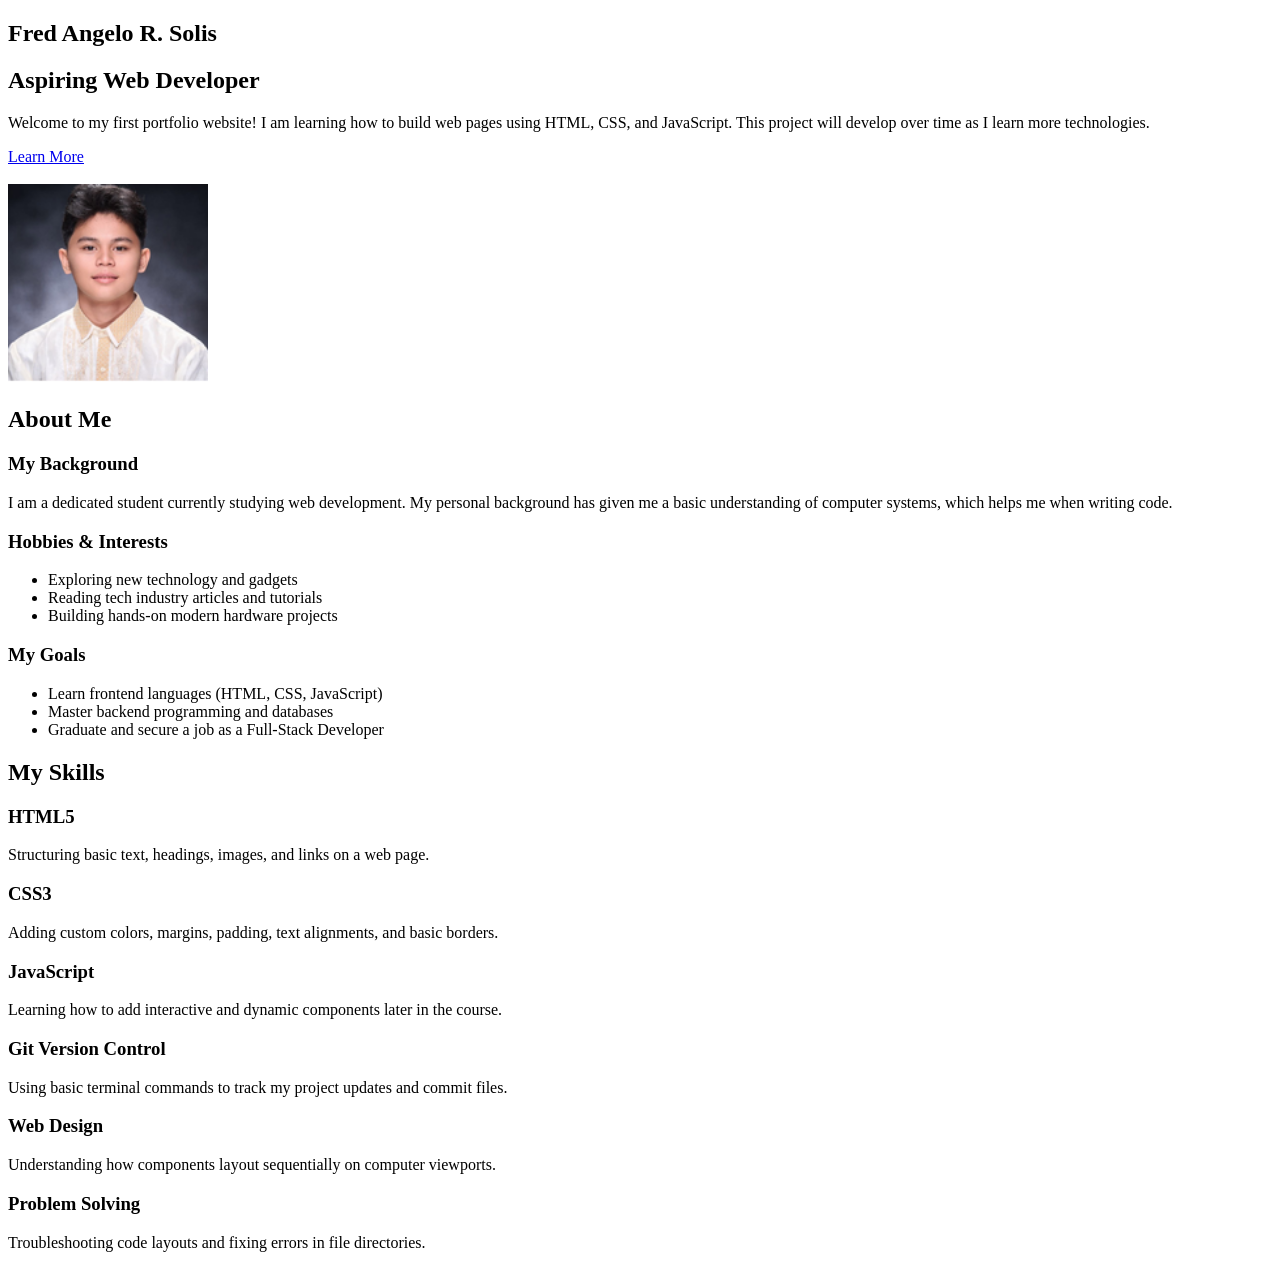
==== index.html @ 47206344 "Update index.html" ====
<!DOCTYPE html>
<html lang="en">
<head>
    <meta charset="UTF-8">
    <meta name="viewport" content="width=device-width, initial-scale=1.0">
    <title>Fred Angelo R. Solis | Portfolio</title>
</head>
<body>

    <!-- Activity 1: Introduce Yourself Section -->
    <section>
        <h1>Fred Angelo R. Solis</h1>
        <h2>Aspiring Web Developer</h2>
        <p>Welcome to my first portfolio website! I am learning how to build web pages using HTML, CSS, and JavaScript. This project will develop over time as I learn more technologies.</p>
        <a href="#about">Learn More</a>
        <br><br>
        <!-- This fixed path looks for the file windows named profile.png.png -->
        <img src="images/profile.png.png" alt="Fred Angelo R. Solis Profile Picture" width="200">
    </section>

    <!-- Activity 2: Tell Your Story Section -->
    <section id="about">
        <h2>About Me</h2>
        
        <div>
            <h3>My Background</h3>
            <p>I am a dedicated student currently studying web development. My personal background has given me a basic understanding of computer systems, which helps me when writing code.</p>
        </div>

        <div>
            <h3>Hobbies & Interests</h3>
            <ul>
                <li>Exploring new technology and gadgets</li>
                <li>Reading tech industry articles and tutorials</li>
                <li>Building hands-on modern hardware projects</li>
            </ul>
        </div>

        <div>
            <h3>My Goals</h3>
            <ul>
                <li>Learn frontend languages (HTML, CSS, JavaScript)</li>
                <li>Master backend programming and databases</li>
                <li>Graduate and secure a job as a Full-Stack Developer</li>
            </ul>
        </div>
    </section>

    <!-- Activity 3: Show Your Skills Section -->
    <section id="skills">
        <h2>My Skills</h2>
        
        <div>
            <h3>HTML5</h3>
            <p>Structuring basic text, headings, images, and links on a web page.</p>
        </div>

        <div>
            <h3>CSS3</h3>
            <p>Adding custom colors, margins, padding, text alignments, and basic borders.</p>
        </div>

        <div>
            <h3>JavaScript</h3>
            <p>Learning how to add interactive and dynamic components later in the course.</p>
        </div>

        <div>
            <h3>Git Version Control</h3>
            <p>Using basic terminal commands to track my project updates and commit files.</p>
        </div>

        <div>
            <h3>Web Design</h3>
            <p>Understanding how components layout sequentially on computer viewports.</p>
        </div>

        <div>
            <h3>Problem Solving</h3>
            <p>Troubleshooting code layouts and fixing errors in file directories.</p>
        </div>
    </section>

</body>
</html>
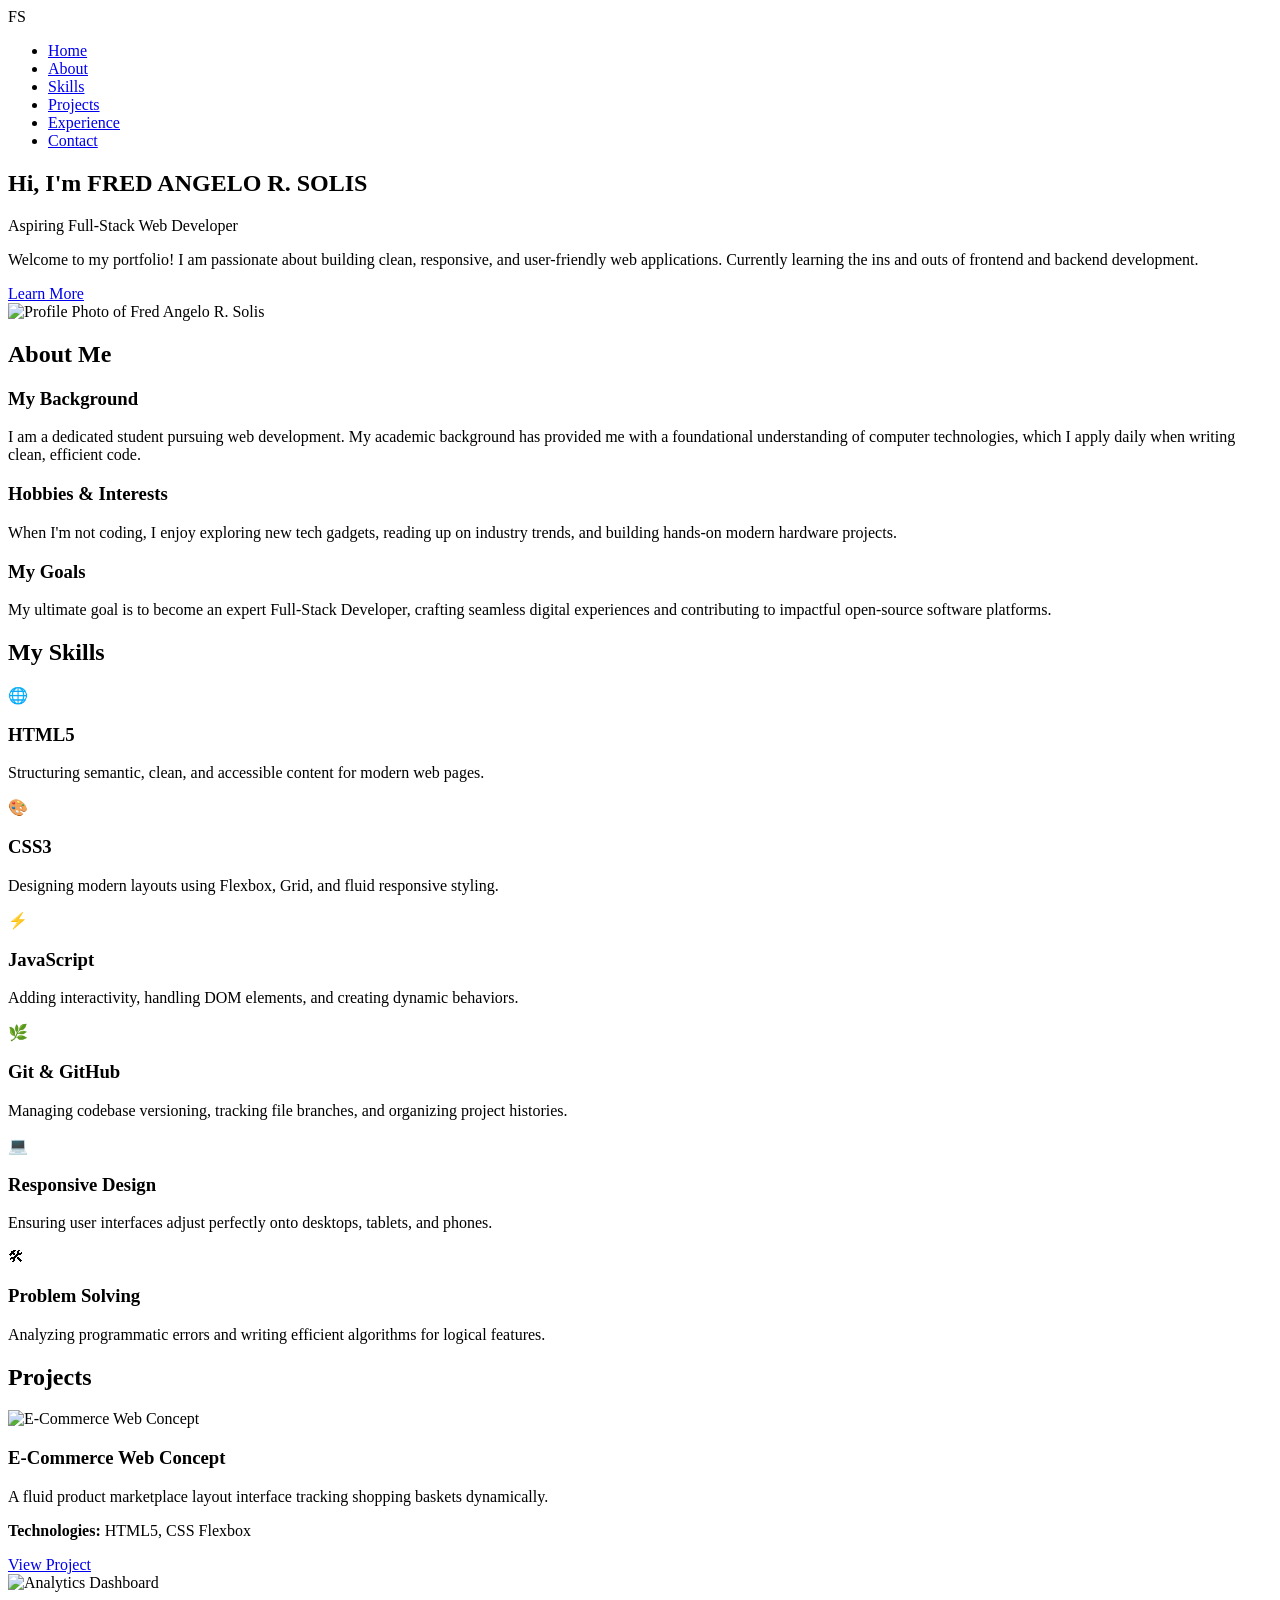
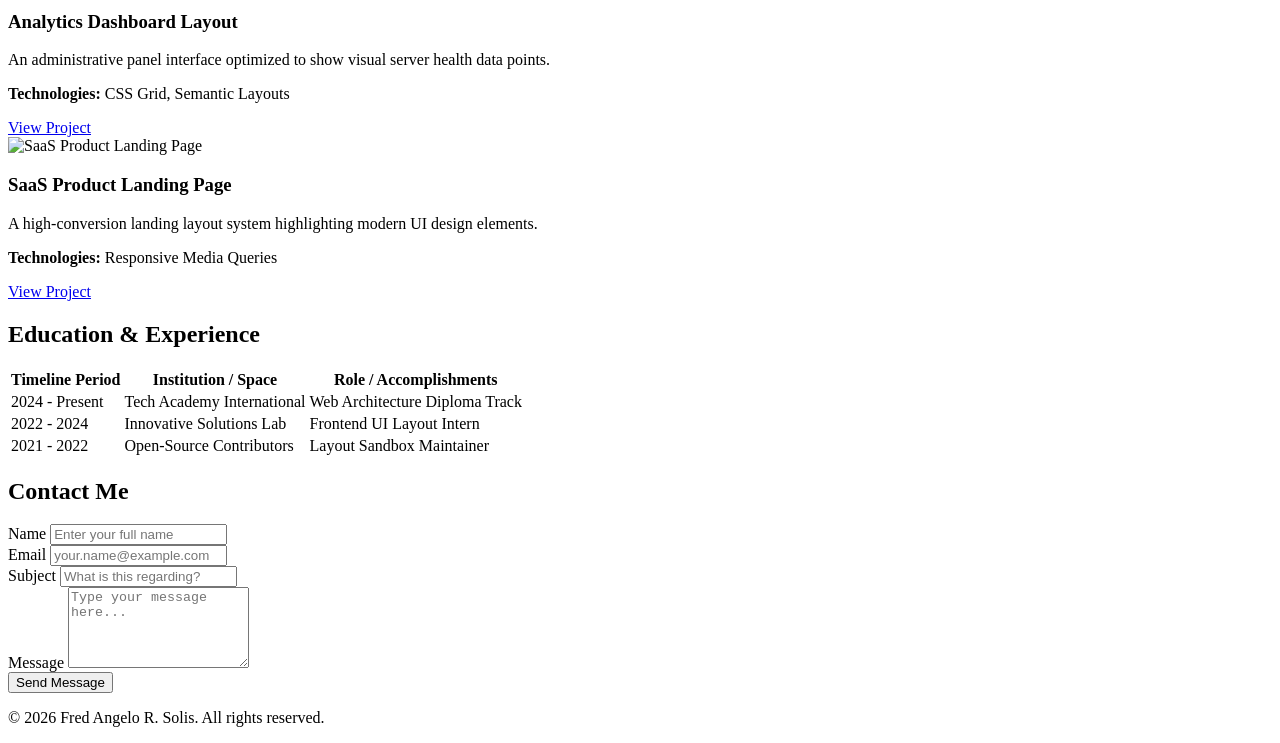
==== commit 6380f926: "Update index.html" ====
--- a/index.html
+++ b/index.html
@@ -4,82 +4,204 @@
     <meta charset="UTF-8">
     <meta name="viewport" content="width=device-width, initial-scale=1.0">
     <title>Fred Angelo R. Solis | Portfolio</title>
+    <link rel="stylesheet" href="style.css">
 </head>
 <body>
 
-    <!-- Activity 1: Introduce Yourself Section -->
-    <section>
-        <h1>Fred Angelo R. Solis</h1>
-        <h2>Aspiring Web Developer</h2>
-        <p>Welcome to my first portfolio website! I am learning how to build web pages using HTML, CSS, and JavaScript. This project will develop over time as I learn more technologies.</p>
-        <a href="#about">Learn More</a>
-        <br><br>
-        <!-- This fixed path looks for the file windows named profile.png.png -->
-        <img src="images/profile.png.png" alt="Fred Angelo R. Solis Profile Picture" width="200">
-    </section>
-
-    <!-- Activity 2: Tell Your Story Section -->
-    <section id="about">
-        <h2>About Me</h2>
-        
-        <div>
-            <h3>My Background</h3>
-            <p>I am a dedicated student currently studying web development. My personal background has given me a basic understanding of computer systems, which helps me when writing code.</p>
-        </div>
-
-        <div>
-            <h3>Hobbies & Interests</h3>
-            <ul>
-                <li>Exploring new technology and gadgets</li>
-                <li>Reading tech industry articles and tutorials</li>
-                <li>Building hands-on modern hardware projects</li>
+    <!-- Activity 6: Sticky Navigation Menu -->
+    <header class="navbar">
+        <div class="logo">FS</div>
+        <nav>
+            <ul class="nav-links">
+                <li><a href="#home">Home</a></li>
+                <li><a href="#about">About</a></li>
+                <li><a href="#skills">Skills</a></li>
+                <li><a href="#projects">Projects</a></li>
+                <li><a href="#experience">Experience</a></li>
+                <li><a href="#contact">Contact</a></li>
             </ul>
-        </div>
-
-        <div>
-            <h3>My Goals</h3>
-            <ul>
-                <li>Learn frontend languages (HTML, CSS, JavaScript)</li>
-                <li>Master backend programming and databases</li>
-                <li>Graduate and secure a job as a Full-Stack Developer</li>
-            </ul>
-        </div>
-    </section>
-
-    <!-- Activity 3: Show Your Skills Section -->
-    <section id="skills">
-        <h2>My Skills</h2>
-        
-        <div>
-            <h3>HTML5</h3>
-            <p>Structuring basic text, headings, images, and links on a web page.</p>
-        </div>
-
-        <div>
-            <h3>CSS3</h3>
-            <p>Adding custom colors, margins, padding, text alignments, and basic borders.</p>
-        </div>
-
-        <div>
-            <h3>JavaScript</h3>
-            <p>Learning how to add interactive and dynamic components later in the course.</p>
-        </div>
-
-        <div>
-            <h3>Git Version Control</h3>
-            <p>Using basic terminal commands to track my project updates and commit files.</p>
-        </div>
-
-        <div>
-            <h3>Web Design</h3>
-            <p>Understanding how components layout sequentially on computer viewports.</p>
-        </div>
-
-        <div>
-            <h3>Problem Solving</h3>
-            <p>Troubleshooting code layouts and fixing errors in file directories.</p>
-        </div>
-    </section>
+        </nav>
+    </header>
+
+    <!-- Activity 1: Hero Section Layout -->
+    <section id="home" class="hero-section">
+        <div class="hero-container">
+            <div class="hero-content">
+                <h1>Hi, I'm <span class="highlight">FRED ANGELO R. SOLIS</span></h1>
+                <p class="tagline">Aspiring Full-Stack Web Developer</p>
+                <p class="intro-text">Welcome to my portfolio! I am passionate about building clean, responsive, and user-friendly web applications. Currently learning the ins and outs of frontend and backend development.</p>
+                <a href="#about" class="btn-learn-more">Learn More</a>
+            </div>
+            <div class="hero-image-box">
+                <img src="images/profile.jpg" alt="Profile Photo of Fred Angelo R. Solis" class="profile-img">
+            </div>
+        </div>
+    </section>
+
+    <!-- Activity 2: About Me Section -->
+    <section id="about" class="about-section">
+        <div class="section-container">
+            <h2 class="section-title">About Me</h2>
+            <div class="about-grid">
+                <div class="about-box">
+                    <h3>My Background</h3>
+                    <p>I am a dedicated student pursuing web development. My academic background has provided me with a foundational understanding of computer technologies, which I apply daily when writing clean, efficient code.</p>
+                </div>
+                <div class="about-box">
+                    <h3>Hobbies & Interests</h3>
+                    <p>When I'm not coding, I enjoy exploring new tech gadgets, reading up on industry trends, and building hands-on modern hardware projects.</p>
+                </div>
+                <div class="about-box">
+                    <h3>My Goals</h3>
+                    <p>My ultimate goal is to become an expert Full-Stack Developer, crafting seamless digital experiences and contributing to impactful open-source software platforms.</p>
+                </div>
+            </div>
+        </div>
+    </section>
+
+    <!-- Activity 3: Skills Section -->
+    <section id="skills" class="skills-section">
+        <div class="section-container">
+            <h2 class="section-title">My Skills</h2>
+            <div class="skills-grid">
+                <div class="skill-card">
+                    <div class="skill-icon">🌐</div>
+                    <h3>HTML5</h3>
+                    <p>Structuring semantic, clean, and accessible content for modern web pages.</p>
+                </div>
+                <div class="skill-card">
+                    <div class="skill-icon">🎨</div>
+                    <h3>CSS3</h3>
+                    <p>Designing modern layouts using Flexbox, Grid, and fluid responsive styling.</p>
+                </div>
+                <div class="skill-card">
+                    <div class="skill-icon">⚡</div>
+                    <h3>JavaScript</h3>
+                    <p>Adding interactivity, handling DOM elements, and creating dynamic behaviors.</p>
+                </div>
+                <div class="skill-card">
+                    <div class="skill-icon">🌿</div>
+                    <h3>Git & GitHub</h3>
+                    <p>Managing codebase versioning, tracking file branches, and organizing project histories.</p>
+                </div>
+                <div class="skill-card">
+                    <div class="skill-icon">💻</div>
+                    <h3>Responsive Design</h3>
+                    <p>Ensuring user interfaces adjust perfectly onto desktops, tablets, and phones.</p>
+                </div>
+                <div class="skill-card">
+                    <div class="skill-icon">🛠</div>
+                    <h3>Problem Solving</h3>
+                    <p>Analyzing programmatic errors and writing efficient algorithms for logical features.</p>
+                </div>
+            </div>
+        </div>
+    </section>
+
+    <!-- Activity 4: Show Your Projects Section -->
+    <section id="projects" class="projects-section">
+        <div class="section-container">
+            <h2 class="section-title">Projects</h2>
+            <div class="projects-layout-grid">
+                <!-- Card 1 -->
+                <div class="project-showcase-card">
+                    <img src="images/project1.jpg" alt="E-Commerce Web Concept" class="project-thumb-img">
+                    <div class="project-details-box">
+                        <h3>E-Commerce Web Concept</h3>
+                        <p>A fluid product marketplace layout interface tracking shopping baskets dynamically.</p>
+                        <p class="tech-tags"><strong>Technologies:</strong> HTML5, CSS Flexbox</p>
+                        <a href="#" class="view-project-btn">View Project</a>
+                    </div>
+                </div>
+                <!-- Card 2 -->
+                <div class="project-showcase-card">
+                    <img src="images/project2.jpg" alt="Analytics Dashboard" class="project-thumb-img">
+                    <div class="project-details-box">
+                        <h3>Analytics Dashboard Layout</h3>
+                        <p>An administrative panel interface optimized to show visual server health data points.</p>
+                        <p class="tech-tags"><strong>Technologies:</strong> CSS Grid, Semantic Layouts</p>
+                        <a href="#" class="view-project-btn">View Project</a>
+                    </div>
+                </div>
+                <!-- Card 3 -->
+                <div class="project-showcase-card">
+                    <img src="images/project3.jpg" alt="SaaS Product Landing Page" class="project-thumb-img">
+                    <div class="project-details-box">
+                        <h3>SaaS Product Landing Page</h3>
+                        <p>A high-conversion landing layout system highlighting modern UI design elements.</p>
+                        <p class="tech-tags"><strong>Technologies:</strong> Responsive Media Queries</p>
+                        <a href="#" class="view-project-btn">View Project</a>
+                    </div>
+                </div>
+            </div>
+        </div>
+    </section>
+
+    <!-- Activity 5: Education & Experience Section -->
+    <section id="experience" class="experience-section">
+        <div class="section-container">
+            <h2 class="section-title">Education & Experience</h2>
+            <div class="table-responsive-box">
+                <table class="data-table">
+                    <thead>
+                        <tr>
+                            <th>Timeline Period</th>
+                            <th>Institution / Space</th>
+                            <th>Role / Accomplishments</th>
+                        </tr>
+                    </thead>
+                    <tbody>
+                        <tr>
+                            <td>2024 - Present</td>
+                            <td>Tech Academy International</td>
+                            <td>Web Architecture Diploma Track</td>
+                        </tr>
+                        <tr>
+                            <td>2022 - 2024</td>
+                            <td>Innovative Solutions Lab</td>
+                            <td>Frontend UI Layout Intern</td>
+                        </tr>
+                        <tr>
+                            <td>2021 - 2022</td>
+                            <td>Open-Source Contributors</td>
+                            <td>Layout Sandbox Maintainer</td>
+                        </tr>
+                    </tbody>
+                </table>
+            </div>
+        </div>
+    </section>
+
+    <!-- Activity 7: Let People Contact You Section -->
+    <section id="contact" class="contact-section">
+        <div class="section-container">
+            <h2 class="section-title">Contact Me</h2>
+            <form class="contact-submission-form" action="#" method="POST">
+                <div class="input-field-group">
+                    <label for="name">Name</label>
+                    <input type="text" id="name" name="name" required placeholder="Enter your full name">
+                </div>
+                <div class="input-field-group">
+                    <label for="email">Email</label>
+                    <input type="email" id="email" name="email" required placeholder="your.name@example.com">
+                </div>
+                <div class="input-field-group">
+                    <label for="subject">Subject</label>
+                    <input type="text" id="subject" name="subject" required placeholder="What is this regarding?">
+                </div>
+                <div class="input-field-group">
+                    <label for="message">Message</label>
+                    <textarea id="message" name="message" rows="5" required placeholder="Type your message here..."></textarea>
+                </div>
+                <button type="submit" class="submit-action-btn">Send Message</button>
+            </form>
+        </section>
+    </section>
+
+    <!-- Activity 9: Integrated Footer Elements -->
+    <footer class="app-footer">
+        <p>&copy; 2026 Fred Angelo R. Solis. All rights reserved.</p>
+    </footer>
 
 </body>
 </html>
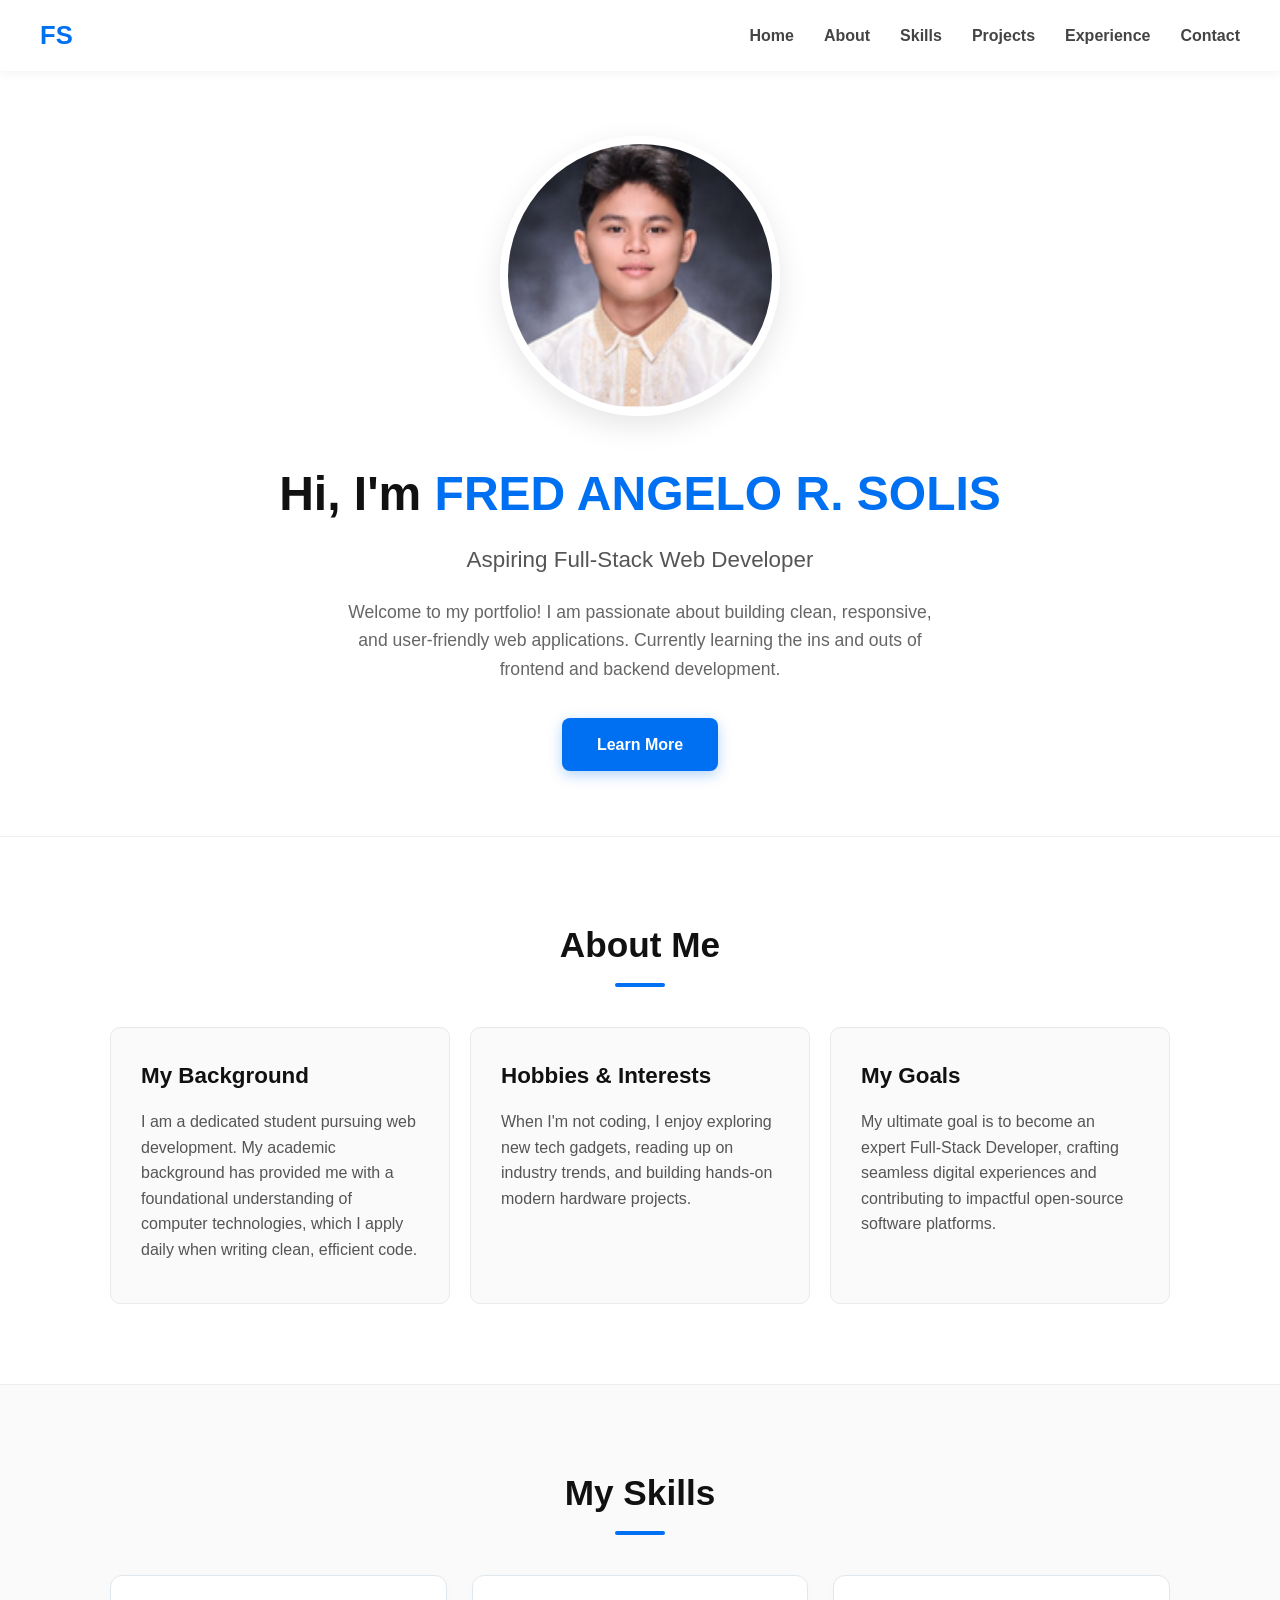
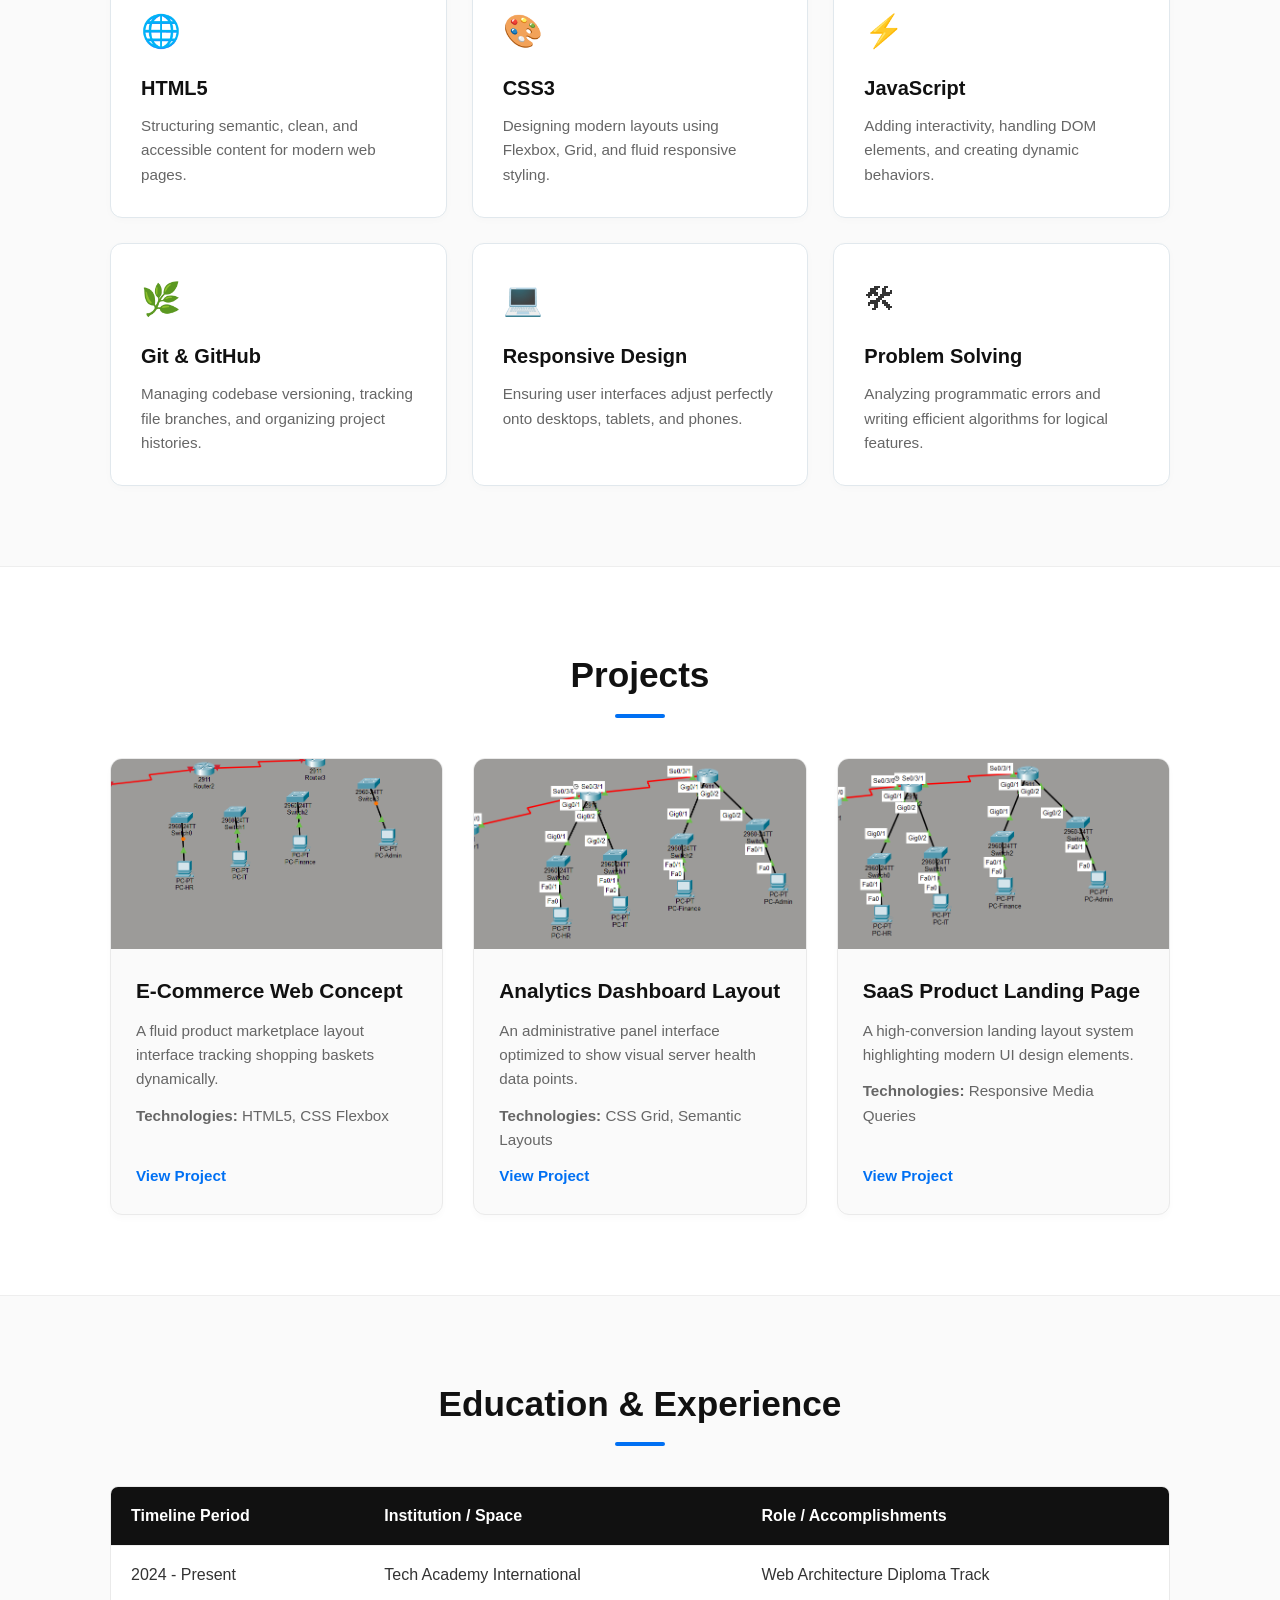
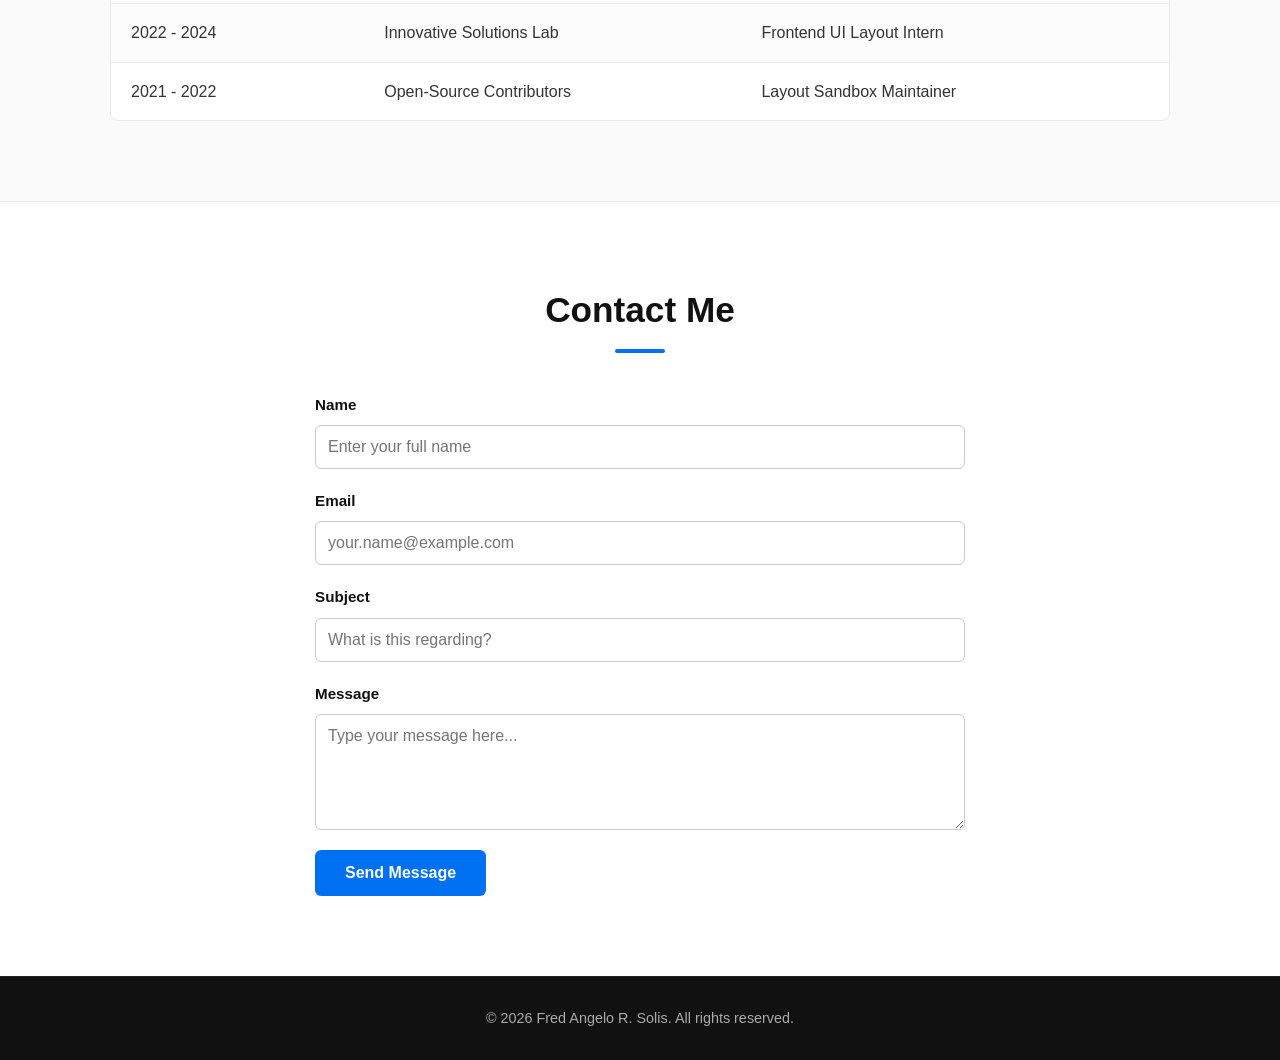
==== commit 32735709: "Update index.html" ====
--- a/index.html
+++ b/index.html
@@ -98,7 +98,7 @@
         </div>
     </section>
 
-    <!-- Activity 4: Show Your Projects Section -->
+    <!--  Activity 4: Show Your Projects Section -->
     <section id="projects" class="projects-section">
         <div class="section-container">
             <h2 class="section-title">Projects</h2>
--- a/style.css
+++ b/style.css
@@ -0,0 +1,498 @@
+/* ==========================================
+   Base Global Resets & Typography
+   ========================================== */
+* {
+    margin: 0;
+    padding: 0;
+    box-sizing: border-box;
+}
+
+html {
+    scroll-behavior: smooth;
+}
+
+body {
+    font-family: 'Segoe UI', Tahoma, Geneva, Verdana, sans-serif;
+    background-color: #fafafa;
+    color: #333333;
+    line-height: 1.6;
+}
+
+/* Global Section Layout Layouts */
+.section-container {
+    max-width: 1100px;
+    margin: 0 auto;
+    padding: 0 20px;
+}
+
+.section-title {
+    font-size: 2.2rem;
+    text-align: center;
+    margin-bottom: 40px;
+    position: relative;
+    color: #111111;
+}
+
+.section-title::after {
+    content: '';
+    display: block;
+    width: 50px;
+    height: 4px;
+    background-color: #0070f3;
+    margin: 10px auto 0 auto;
+    border-radius: 2px;
+}
+
+/* ==========================================
+   Activity 6: Sticky Navigation Menu Styles 
+   ========================================== */
+.navbar {
+    position: sticky;
+    top: 0;
+    z-index: 1000;
+    background-color: #ffffff;
+    display: flex;
+    justify-content: space-between;
+    align-items: center;
+    padding: 15px 40px;
+    box-shadow: 0 2px 10px rgba(0, 0, 0, 0.05);
+}
+
+.navbar .logo {
+    font-size: 1.6rem;
+    font-weight: 700;
+    color: #0070f3;
+}
+
+.nav-links {
+    display: flex;
+    list-style: none;
+    gap: 30px;
+}
+
+.nav-links a {
+    text-decoration: none;
+    color: #444444;
+    font-weight: 600;
+    font-size: 1rem;
+    transition: color 0.2s ease;
+}
+
+.nav-links a:hover {
+    color: #0070f3;
+}
+
+/* ==========================================
+   Activity 1: Hero Section Layout 
+   ========================================== */
+/* ==========================================
+   Activity 1: Hero Section Layout (Centered)
+   ========================================== */
+.hero-section {
+    width: 100%;
+    min-height: 85vh;
+    padding: 60px 0;
+    display: flex;
+    align-items: center;
+    background-color: #ffffff;
+}
+
+.hero-container {
+    max-width: 800px; /* Constrains text width for better readability when centered */
+    margin: 0 auto;
+    padding: 0 20px;
+    display: flex;
+    flex-direction: column; /* Stacks image and content vertically */
+    align-items: center;    /* Centers everything horizontally */
+    text-align: center;     /* Centers all text properties */
+    gap: 40px;
+    width: 100%;
+}
+
+.hero-content {
+    display: flex;
+    flex-direction: column;
+    align-items: center;    /* Ensures button aligns in the center */
+}
+
+h1 {
+    font-size: 3rem;
+    color: #111111;
+    margin-bottom: 10px;
+    font-weight: 700;
+}
+
+.highlight {
+    color: #0070f3;
+}
+
+.tagline {
+    font-size: 1.4rem;
+    color: #555555;
+    font-weight: 500;
+    margin-bottom: 20px;
+}
+
+.intro-text {
+    font-size: 1.1rem;
+    color: #666666;
+    margin-bottom: 35px;
+    max-width: 600px; /* Prevents long text stretches across the page */
+}
+
+.btn-learn-more {
+    display: inline-block;
+    background-color: #0070f3;
+    color: #ffffff;
+    padding: 14px 35px;
+    text-decoration: none;
+    font-weight: 600;
+    border-radius: 8px;
+    box-shadow: 0 4px 14px rgba(0, 112, 243, 0.3);
+    transition: all 0.2s ease;
+}
+
+.btn-learn-more:hover {
+    background-color: #0051b3;
+    transform: translateY(-2px);
+    box-shadow: 0 6px 20px rgba(0, 112, 243, 0.4);
+}
+
+.hero-image-box {
+    display: flex;
+    justify-content: center;
+    order: -1; /* Placed image ABOVE text when centered. Delete this line if you want it BELOW text. */
+}
+
+.profile-img {
+    width: 280px;
+    height: 280px;
+    border-radius: 50%;
+    object-fit: cover;
+    border: 8px solid #ffffff;
+    box-shadow: 0 10px 30px rgba(0, 0, 0, 0.1);
+}
+
+/* ==========================================
+   Activity 2: About Me Section 
+   ========================================== */
+.about-section {
+    background-color: #ffffff;
+    padding: 80px 0;
+    border-top: 1px solid #eeeeee;
+    border-bottom: 1px solid #eeeeee;
+}
+
+.about-grid {
+    display: flex;
+    gap: 20px;
+}
+
+.about-box {
+    flex: 1;
+    background-color: #fafafa;
+    padding: 30px;
+    border-radius: 10px;
+    border: 1px solid #eaeaea;
+}
+
+.about-box h3 {
+    font-size: 1.4rem;
+    color: #111111;
+    margin-bottom: 15px;
+}
+
+.about-box p {
+    color: #555555;
+    margin-bottom: 10px;
+}
+
+/* ==========================================
+   Activity 3: Skills Section
+   ========================================== */
+.skills-section {
+    padding: 80px 0;
+    background-color: #fafafa;
+    border-bottom: 1px solid #eeeeee;
+}
+
+.skills-grid {
+    display: grid;
+    grid-template-columns: repeat(auto-fit, minmax(280px, 1fr));
+    gap: 25px;
+    margin-top: 20px;
+}
+
+.skill-card {
+    background-color: #ffffff;
+    padding: 30px;
+    border-radius: 12px;
+    border: 1px solid #e1e8ed;
+    box-shadow: 0 2px 8px rgba(0,0,0,0.02);
+    transition: transform 0.3s ease, box-shadow 0.3s ease;
+}
+
+.skill-card:hover {
+    transform: translateY(-5px);
+    box-shadow: 0 12px 24px rgba(0, 0, 0, 0.08);
+    border-color: #0070f3;
+}
+
+.skill-icon {
+    font-size: 2rem;
+    margin-bottom: 15px;
+}
+
+.skill-card h3 {
+    font-size: 1.25rem;
+    color: #111111;
+    margin-bottom: 10px;
+}
+
+.skill-card p {
+    font-size: 0.95rem;
+    color: #666666;
+}
+
+/* ==========================================
+   Activity 4: Project Showcase Card Layouts 
+   ========================================== */
+.projects-section {
+    padding: 80px 0;
+    background-color: #ffffff;
+    border-bottom: 1px solid #eeeeee;
+}
+
+.projects-layout-grid {
+    display: flex;
+    gap: 30px;
+    justify-content: space-between;
+}
+
+.project-showcase-card {
+    background-color: #fafafa;
+    border: 1px solid #eaeaea;
+    border-radius: 12px;
+    overflow: hidden;
+    flex: 1;
+    display: flex;
+    flex-direction: column;
+    box-shadow: 0 4px 6px rgba(0, 0, 0, 0.02);
+    transition: transform 0.3s ease, box-shadow 0.3s ease;
+}
+
+.project-showcase-card:hover {
+    transform: translateY(-5px);
+    box-shadow: 0 10px 20px rgba(0, 0, 0, 0.05);
+    border-color: #0070f3;
+}
+
+.project-thumb-img {
+    width: 100%;
+    height: 190px;
+    object-fit: cover;
+    background-color: #eaeaea;
+}
+
+.project-details-box {
+    padding: 25px;
+    display: flex;
+    flex-direction: column;
+    gap: 12px;
+    flex-grow: 1;
+}
+
+.project-details-box h3 {
+    font-size: 1.3rem;
+    color: #111111;
+}
+
+.project-details-box p {
+    font-size: 0.95rem;
+    color: #666666;
+}
+
+.tech-tags {
+    font-size: 0.85rem;
+    color: #555555;
+}
+
+.view-project-btn {
+    display: inline-block;
+    color: #0070f3;
+    text-decoration: none;
+    font-weight: 600;
+    margin-top: auto;
+    font-size: 0.95rem;
+}
+
+.view-project-btn:hover {
+    text-decoration: underline;
+}
+
+/* ==========================================
+   Activity 5: Education & Experience Table 
+   ========================================== */
+.experience-section {
+    padding: 80px 0;
+    background-color: #fafafa;
+    border-bottom: 1px solid #eeeeee;
+}
+
+.table-responsive-box {
+    overflow-x: auto;
+    width: 100%;
+    border-radius: 8px;
+    border: 1px solid #eaeaea;
+    background-color: #ffffff;
+}
+
+.data-table {
+    width: 100%;
+    border-collapse: collapse;
+}
+
+.data-table th,
+.data-table td {
+    padding: 16px 20px;
+    text-align: left;
+    border-bottom: 1px solid #eeeeee;
+    font-size: 1rem;
+}
+
+.data-table th {
+    background-color: #111111;
+    color: #ffffff;
+    font-weight: 600;
+}
+
+.data-table tr:last-child td {
+    border-bottom: none;
+}
+
+.data-table tr:nth-child(even) {
+    background-color: #fcfcfc;
+}
+
+/* ==========================================
+   Activity 7: Contact Form Input Systems 
+   ========================================== */
+.contact-section {
+    padding: 80px 0;
+    background-color: #ffffff;
+}
+
+.contact-submission-form {
+    max-width: 650px;
+    margin: 0 auto;
+    display: flex;
+    flex-direction: column;
+    gap: 20px;
+}
+
+.input-field-group {
+    display: flex;
+    flex-direction: column;
+    gap: 8px;
+}
+
+.input-field-group label {
+    font-weight: 600;
+    color: #111111;
+    font-size: 0.95rem;
+}
+
+.input-field-group input,
+.input-field-group textarea {
+    width: 100%;
+    padding: 12px;
+    border: 1px solid #cccccc;
+    border-radius: 6px;
+    font-size: 1rem;
+    font-family: inherit;
+    transition: border-color 0.2s ease, box-shadow 0.2s ease;
+}
+
+.input-field-group input:focus,
+.input-field-group textarea:focus {
+    outline: none;
+    border-color: #0070f3;
+    box-shadow: 0 0 0 3px rgba(0, 112, 243, 0.15);
+}
+
+.submit-action-btn {
+    background-color: #0070f3;
+    color: #ffffff;
+    border: none;
+    padding: 14px 30px;
+    font-size: 1rem;
+    font-weight: 600;
+    border-radius: 6px;
+    cursor: pointer;
+    transition: background-color 0.2s ease;
+    align-self: flex-start;
+}
+
+.submit-action-btn:hover {
+    background-color: #0051b3;
+}
+
+/* ==========================================
+   Activity 9: Global Structural Footer 
+   ========================================== */
+.app-footer {
+    background-color: #111111;
+    color: #aaaaaa;
+    text-align: center;
+    padding: 30px 20px;
+    font-size: 0.9rem;
+    border-top: 1px solid #222222;
+}
+
+/* ==========================================
+   Activity 8: Extended Mobile Overrides 
+   ========================================== */
+@media (max-width: 768px) {
+    .navbar {
+        flex-direction: column;
+        gap: 15px;
+        padding: 15px 20px;
+    }
+
+    .nav-links {
+        gap: 20px;
+        flex-wrap: wrap;
+        justify-content: center;
+    }
+
+    .hero-container {
+        flex-direction: column-reverse;
+        text-align: center;
+        gap: 30px;
+    }
+
+    .profile-img {
+        width: 240px;
+        height: 240px;
+    }
+
+    h1 {
+        font-size: 2.3rem;
+    }
+
+    .about-grid {
+        flex-direction: column;
+        gap: 20px;
+    }
+
+    .projects-layout-grid {
+        flex-direction: column;
+        gap: 25px;
+    }
+    
+    .data-table th,
+    .data-table td {
+        padding: 12px 14px;
+        font-size: 0.9rem;
+    }
+}
